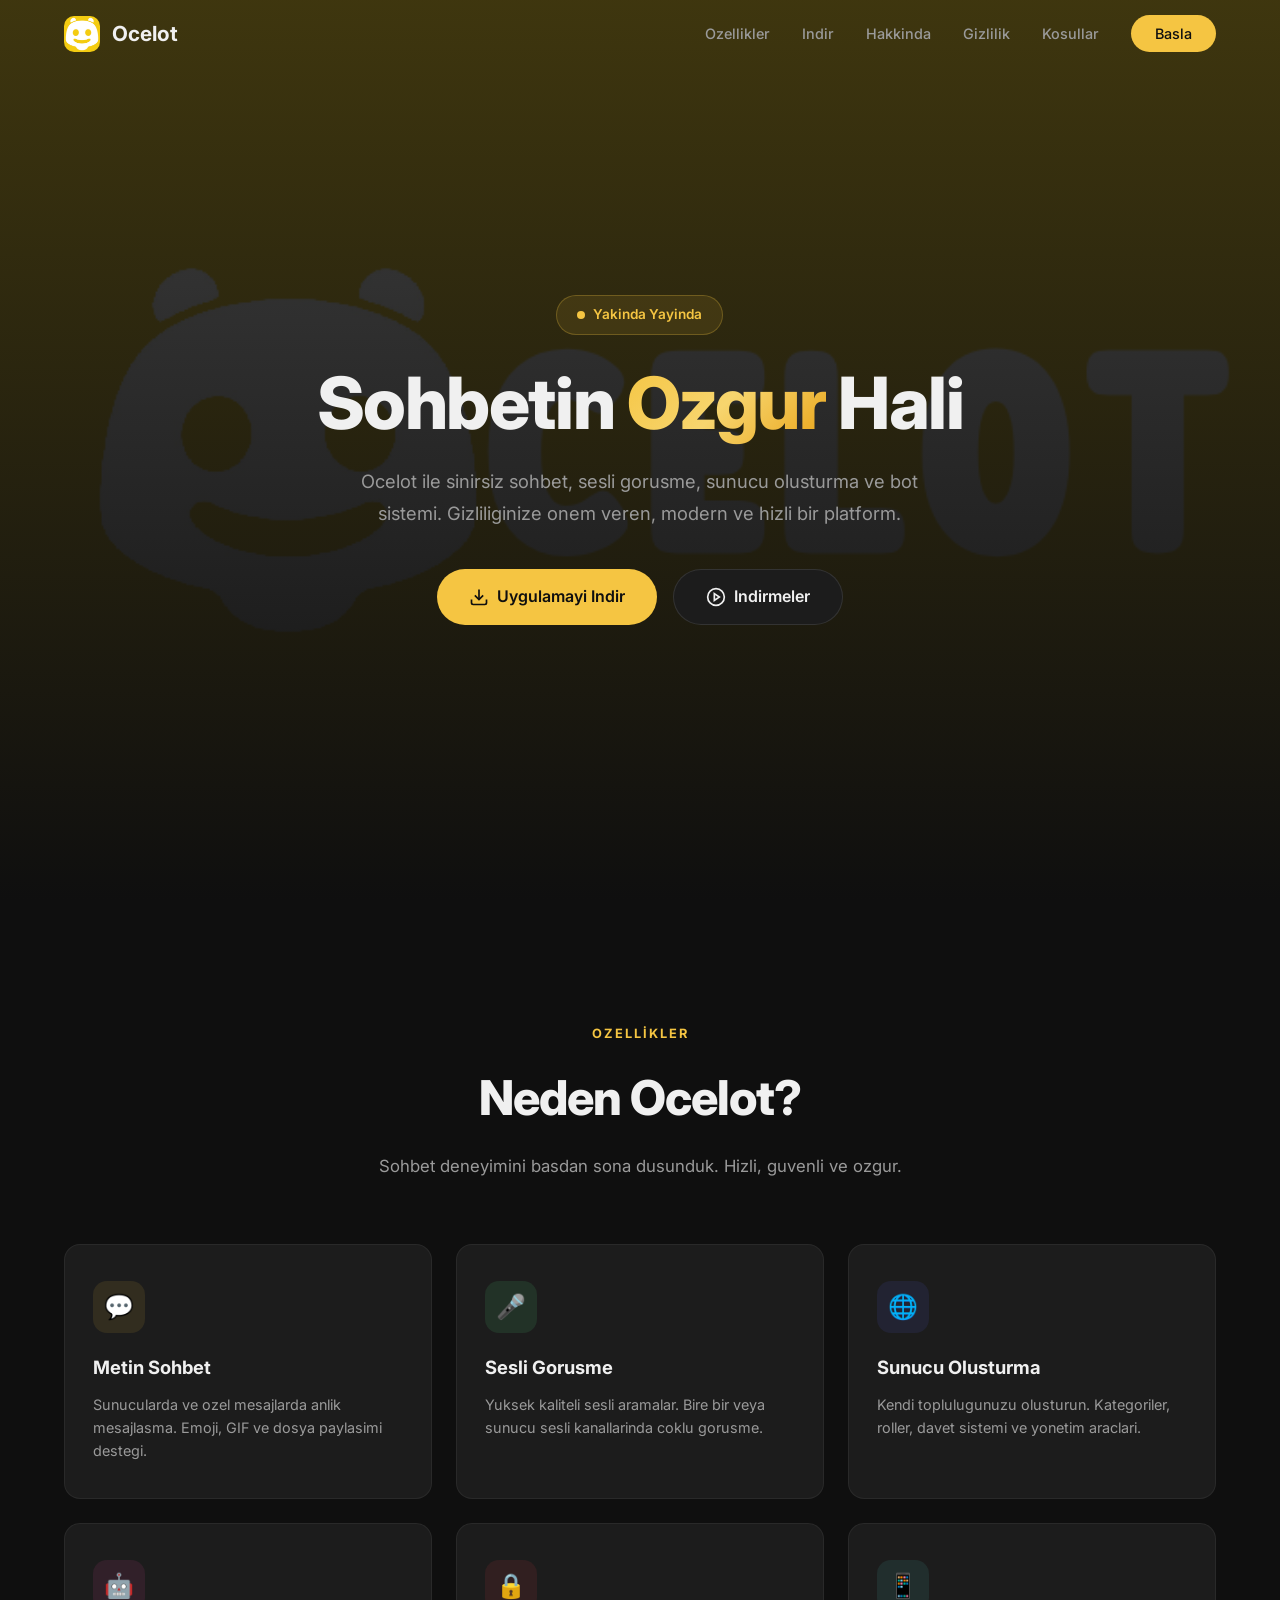
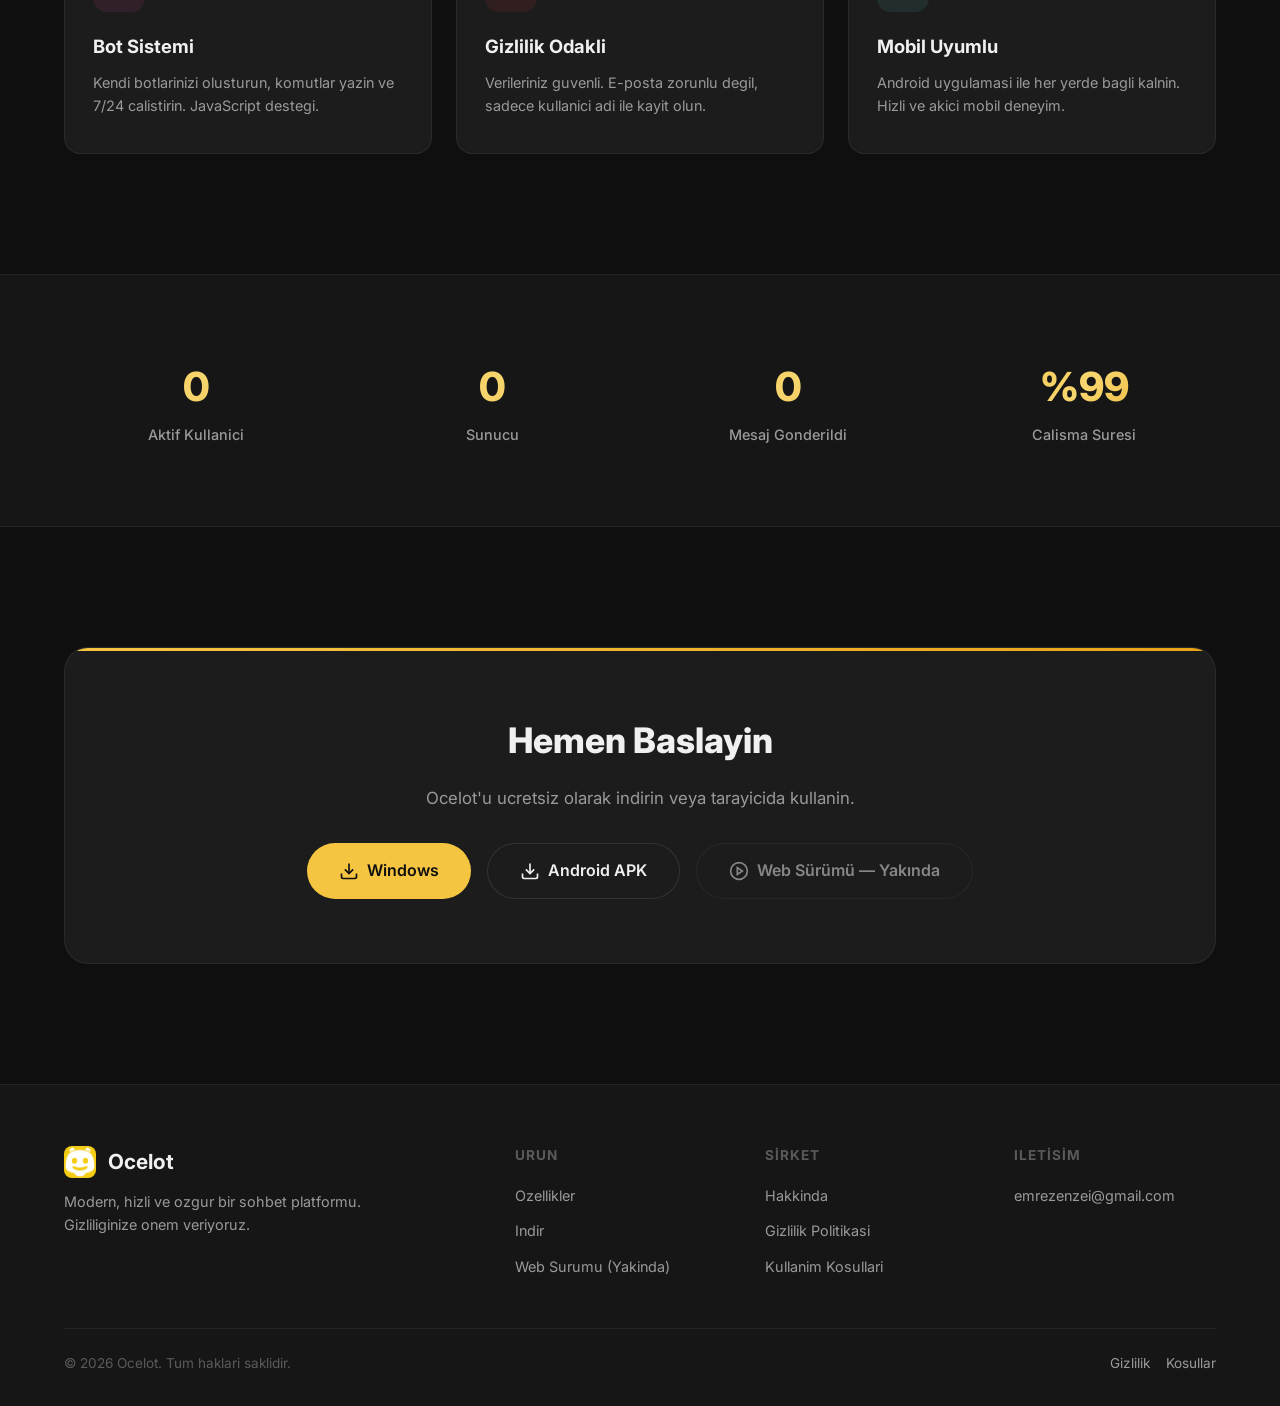
==== index.html @ be2efd6c "Update download links: Windows + Android APK + Web coming soon" ====
<!DOCTYPE html>
<html lang="tr">
<head>
  <meta charset="UTF-8">
  <meta name="viewport" content="width=device-width, initial-scale=1.0">
  <title>Ocelot - Modern Sohbet Platformu</title>
  <meta name="description" content="Ocelot, ozgurluge onem veren modern bir sohbet platformu. Sesli ve gorusme, sunucu olusturma, bot sistemi ve daha fazlasi.">
  <meta property="og:title" content="Ocelot - Modern Sohbet Platformu">
  <meta property="og:description" content="Ozgurluge onem veren modern sohbet platformu.">
  <meta property="og:image" content="img/banner.png">
  <meta name="theme-color" content="#0f0f0f">
  <link rel="icon" href="img/logo.jpg" type="image/jpeg">
  <link rel="stylesheet" href="css/style.css">
</head>
<body>

  <!-- Navbar -->
  <nav class="navbar" id="navbar">
    <div class="container">
      <a href="/" class="nav-brand">
        <img src="img/logo.jpg" alt="Ocelot">
        <span>Ocelot</span>
      </a>
      <ul class="nav-links" id="navLinks">
        <li><a href="#features">Ozellikler</a></li>
        <li><a href="#download">Indir</a></li>
        <li><a href="about.html">Hakkinda</a></li>
        <li><a href="privacy.html">Gizlilik</a></li>
        <li><a href="terms.html">Kosullar</a></li>
        <li><a href="https://app.ocelot.chat" class="nav-cta">Basla</a></li>
      </ul>
      <button class="mobile-menu-btn" id="menuBtn" aria-label="Menu">&#9776;</button>
    </div>
  </nav>

  <!-- Hero -->
  <section class="hero">
    <div class="hero-bg">
      <img src="img/banner.png" alt="Ocelot Banner">
    </div>
    <div class="hero-content fade-in">
      <div class="hero-badge">Yakinda Yayinda</div>
      <h1>Sohbetin <span class="gradient">Ozgur</span> Hali</h1>
      <p>Ocelot ile sinirsiz sohbet, sesli gorusme, sunucu olusturma ve bot sistemi. Gizliliginize onem veren, modern ve hizli bir platform.</p>
      <div class="hero-buttons">
        <a href="#download" class="btn btn-primary">
          <svg width="20" height="20" viewBox="0 0 24 24" fill="none" stroke="currentColor" stroke-width="2"><path d="M21 15v4a2 2 0 0 1-2 2H5a2 2 0 0 1-2-2v-4"/><polyline points="7 10 12 15 17 10"/><line x1="12" y1="15" x2="12" y2="3"/></svg>
          Uygulamayi Indir
        </a>
        <a href="#download" class="btn btn-secondary">
          <svg width="20" height="20" viewBox="0 0 24 24" fill="none" stroke="currentColor" stroke-width="2"><circle cx="12" cy="12" r="10"/><polygon points="10 8 16 12 10 16 10 8"/></svg>
          Indirmeler
        </a>
      </div>
    </div>
  </section>

  <!-- Features -->
  <section class="features" id="features">
    <div class="container">
      <div class="section-header fade-in">
        <span class="section-label">Ozellikler</span>
        <h2 class="section-title">Neden Ocelot?</h2>
        <p class="section-desc">Sohbet deneyimini basdan sona dusunduk. Hizli, guvenli ve ozgur.</p>
      </div>
      <div class="features-grid">
        <div class="feature-card fade-in">
          <div class="feature-icon" style="background:rgba(245,197,66,0.1); color:#f5c542;">&#128172;</div>
          <h3>Metin Sohbet</h3>
          <p>Sunucularda ve ozel mesajlarda anlik mesajlasma. Emoji, GIF ve dosya paylasimi destegi.</p>
        </div>
        <div class="feature-card fade-in">
          <div class="feature-icon" style="background:rgba(87,242,135,0.1); color:#57f287;">&#127908;</div>
          <h3>Sesli Gorusme</h3>
          <p>Yuksek kaliteli sesli aramalar. Bire bir veya sunucu sesli kanallarinda coklu gorusme.</p>
        </div>
        <div class="feature-card fade-in">
          <div class="feature-icon" style="background:rgba(88,101,242,0.1); color:#5865f2;">&#127760;</div>
          <h3>Sunucu Olusturma</h3>
          <p>Kendi toplulugunuzu olusturun. Kategoriler, roller, davet sistemi ve yonetim araclari.</p>
        </div>
        <div class="feature-card fade-in">
          <div class="feature-icon" style="background:rgba(235,69,158,0.1); color:#eb459e;">&#129302;</div>
          <h3>Bot Sistemi</h3>
          <p>Kendi botlarinizi olusturun, komutlar yazin ve 7/24 calistirin. JavaScript destegi.</p>
        </div>
        <div class="feature-card fade-in">
          <div class="feature-icon" style="background:rgba(237,66,69,0.1); color:#ed4245;">&#128274;</div>
          <h3>Gizlilik Odakli</h3>
          <p>Verileriniz guvenli. E-posta zorunlu degil, sadece kullanici adi ile kayit olun.</p>
        </div>
        <div class="feature-card fade-in">
          <div class="feature-icon" style="background:rgba(78,205,196,0.1); color:#4ecdc4;">&#128241;</div>
          <h3>Mobil Uyumlu</h3>
          <p>Android uygulamasi ile her yerde bagli kalnin. Hizli ve akici mobil deneyim.</p>
        </div>
      </div>
    </div>
  </section>

  <!-- Stats -->
  <section class="stats">
    <div class="container">
      <div class="stats-grid">
        <div class="stat-item fade-in">
          <h3>0</h3>
          <p>Aktif Kullanici</p>
        </div>
        <div class="stat-item fade-in">
          <h3>0</h3>
          <p>Sunucu</p>
        </div>
        <div class="stat-item fade-in">
          <h3>0</h3>
          <p>Mesaj Gonderildi</p>
        </div>
        <div class="stat-item fade-in">
          <h3>%99</h3>
          <p>Calisma Suresi</p>
        </div>
      </div>
    </div>
  </section>

  <!-- Download -->
  <section class="cta" id="download">
    <div class="container">
      <div class="cta-card fade-in">
        <h2>Hemen Baslayin</h2>
        <p>Ocelot'u ucretsiz olarak indirin veya tarayicida kullanin.</p>
        <div class="cta-buttons">
          <a href="https://github.com/Emre-iskin/ocelot-ui/releases/download/v1.0.1/Ocelot-Desktop-Setup.exe" class="btn btn-primary">
            <svg width="20" height="20" viewBox="0 0 24 24" fill="none" stroke="currentColor" stroke-width="2"><path d="M21 15v4a2 2 0 0 1-2 2H5a2 2 0 0 1-2-2v-4"/><polyline points="7 10 12 15 17 10"/><line x1="12" y1="15" x2="12" y2="3"/></svg>
            Windows
          </a>
          <a href="https://github.com/Emre-iskin/ocelot-ui/releases/download/v1.0.1/Ocelot.apk" class="btn btn-secondary">
            <svg width="20" height="20" viewBox="0 0 24 24" fill="none" stroke="currentColor" stroke-width="2"><path d="M21 15v4a2 2 0 0 1-2 2H5a2 2 0 0 1-2-2v-4"/><polyline points="7 10 12 15 17 10"/><line x1="12" y1="15" x2="12" y2="3"/></svg>
            Android APK
          </a>
          <a href="https://app.ocelot.chat" class="btn btn-secondary" style="opacity:0.5;cursor:not-allowed;pointer-events:none;">
            <svg width="20" height="20" viewBox="0 0 24 24" fill="none" stroke="currentColor" stroke-width="2"><circle cx="12" cy="12" r="10"/><polygon points="10 8 16 12 10 16 10 8"/></svg>
            Web Sürümü — Yakında
          </a>
        </div>
      </div>
    </div>
  </section>

  <!-- Footer -->
  <footer class="footer">
    <div class="container">
      <div class="footer-grid">
        <div class="footer-brand">
          <a href="/" class="nav-brand">
            <img src="img/logo.jpg" alt="Ocelot" style="width:32px;height:32px;border-radius:8px;">
            <span>Ocelot</span>
          </a>
          <p>Modern, hizli ve ozgur bir sohbet platformu. Gizliliginize onem veriyoruz.</p>
        </div>
        <div class="footer-col">
          <h4>Urun</h4>
          <ul>
            <li><a href="#features">Ozellikler</a></li>
            <li><a href="#download">Indir</a></li>
            <li><a href="#download">Web Surumu (Yakinda)</a></li>
          </ul>
        </div>
        <div class="footer-col">
          <h4>Sirket</h4>
          <ul>
            <li><a href="about.html">Hakkinda</a></li>
            <li><a href="privacy.html">Gizlilik Politikasi</a></li>
            <li><a href="terms.html">Kullanim Kosullari</a></li>
          </ul>
        </div>
        <div class="footer-col">
          <h4>Iletisim</h4>
          <ul>
            <li><a href="mailto:emrezenzei@gmail.com">emrezenzei@gmail.com</a></li>
          </ul>
        </div>
      </div>
      <div class="footer-bottom">
        <span>&copy; 2026 Ocelot. Tum haklari saklidir.</span>
        <div style="display:flex;gap:16px;">
          <a href="privacy.html" style="color:var(--text-secondary);">Gizlilik</a>
          <a href="terms.html" style="color:var(--text-secondary);">Kosullar</a>
        </div>
      </div>
    </div>
  </footer>

  <script src="js/main.js"></script>
</body>
</html>
---- css/style.css ----
@import url('https://fonts.googleapis.com/css2?family=Inter:wght@300;400;500;600;700;800;900&display=swap');

:root {
  --bg-primary: #0f0f0f;
  --bg-secondary: #161616;
  --bg-card: #1c1c1c;
  --bg-card-hover: #252525;
  --accent: #f5c542;
  --accent-light: #f7d56e;
  --accent-dark: #d4a82a;
  --text-primary: #f0f0f0;
  --text-secondary: #9a9a9a;
  --text-muted: #5a5a5a;
  --border: rgba(255,255,255,0.06);
  --border-light: rgba(255,255,255,0.1);
  --gradient-1: linear-gradient(135deg, #f5c542 0%, #e8a317 100%);
  --gradient-hero: linear-gradient(135deg, #f5c542 0%, #f7d56e 50%, #e8a317 100%);
  --shadow-lg: 0 25px 50px -12px rgba(0,0,0,0.5);
  --shadow-glow: 0 0 60px rgba(245,197,66,0.12);
  --radius: 16px;
  --radius-sm: 10px;
  --radius-lg: 24px;
  --max-width: 1200px;
}

*, *::before, *::after {
  margin: 0;
  padding: 0;
  box-sizing: border-box;
}

html {
  scroll-behavior: smooth;
  background: var(--bg-primary);
}

body {
  font-family: 'Inter', -apple-system, BlinkMacSystemFont, sans-serif;
  color: var(--text-primary);
  background: var(--bg-primary);
  line-height: 1.6;
  overflow-x: hidden;
  -webkit-font-smoothing: antialiased;
}

a { color: inherit; text-decoration: none; }
img { max-width: 100%; height: auto; }

.container {
  max-width: var(--max-width);
  margin: 0 auto;
  padding: 0 24px;
}

/* ===== NAVBAR ===== */
.navbar {
  position: fixed;
  top: 0; left: 0; right: 0;
  z-index: 1000;
  padding: 16px 0;
  transition: all 0.3s ease;
  background: transparent;
}

.navbar.scrolled {
  background: rgba(15, 15, 15, 0.9);
  backdrop-filter: blur(20px);
  border-bottom: 1px solid var(--border);
  padding: 12px 0;
}

.navbar .container {
  display: flex;
  align-items: center;
  justify-content: space-between;
}

.nav-brand {
  display: flex;
  align-items: center;
  gap: 12px;
  font-weight: 700;
  font-size: 1.3rem;
}

.nav-brand img {
  width: 36px;
  height: 36px;
  border-radius: 10px;
}

.nav-links {
  display: flex;
  align-items: center;
  gap: 32px;
  list-style: none;
}

.nav-links a {
  font-size: 0.9rem;
  font-weight: 500;
  color: var(--text-secondary);
  transition: color 0.2s;
}

.nav-links a:hover { color: var(--text-primary); }

.nav-cta {
  background: var(--accent);
  color: #0f0f0f !important;
  padding: 10px 24px;
  border-radius: 50px;
  font-weight: 700;
  transition: all 0.2s;
}

.nav-cta:hover {
  background: var(--accent-light);
  transform: translateY(-1px);
  box-shadow: 0 4px 20px rgba(245,197,66,0.4);
}

.mobile-menu-btn {
  display: none;
  background: none;
  border: none;
  color: var(--text-primary);
  font-size: 1.5rem;
  cursor: pointer;
  padding: 8px;
}

/* ===== HERO ===== */
.hero {
  min-height: 100vh;
  display: flex;
  align-items: center;
  justify-content: center;
  text-align: center;
  padding: 100px 24px 80px;
  position: relative;
  overflow: hidden;
}

.hero-bg {
  position: absolute;
  inset: 0;
  z-index: 0;
}

.hero-bg img {
  width: 100%;
  height: 100%;
  object-fit: cover;
  opacity: 0.35;
}

.hero-bg::after {
  content: '';
  position: absolute;
  inset: 0;
  background: linear-gradient(
    to bottom,
    rgba(15,15,15,0.4) 0%,
    rgba(15,15,15,0.7) 50%,
    rgba(15,15,15,1) 100%
  );
}

.hero-content {
  position: relative;
  z-index: 1;
  max-width: 800px;
}

.hero-badge {
  display: inline-flex;
  align-items: center;
  gap: 8px;
  background: rgba(245,197,66,0.1);
  border: 1px solid rgba(245,197,66,0.25);
  padding: 8px 20px;
  border-radius: 50px;
  font-size: 0.85rem;
  font-weight: 600;
  color: var(--accent);
  margin-bottom: 28px;
}

.hero-badge::before {
  content: '';
  width: 8px;
  height: 8px;
  background: var(--accent);
  border-radius: 50%;
  animation: blink 2s ease-in-out infinite;
}

@keyframes blink {
  0%, 100% { opacity: 1; }
  50% { opacity: 0.3; }
}

.hero h1 {
  font-size: clamp(2.5rem, 6vw, 4.5rem);
  font-weight: 800;
  line-height: 1.1;
  margin-bottom: 24px;
  letter-spacing: -0.02em;
}

.hero h1 .gradient {
  background: var(--gradient-hero);
  -webkit-background-clip: text;
  -webkit-text-fill-color: transparent;
  background-clip: text;
}

.hero p {
  font-size: 1.15rem;
  color: var(--text-secondary);
  max-width: 580px;
  margin: 0 auto 40px;
  line-height: 1.7;
}

.hero-buttons {
  display: flex;
  gap: 16px;
  justify-content: center;
  flex-wrap: wrap;
}

.btn {
  display: inline-flex;
  align-items: center;
  gap: 8px;
  padding: 14px 32px;
  border-radius: 50px;
  font-size: 1rem;
  font-weight: 600;
  cursor: pointer;
  transition: all 0.2s;
  border: none;
  font-family: inherit;
}

.btn-primary {
  background: var(--accent);
  color: #0f0f0f;
}

.btn-primary:hover {
  background: var(--accent-light);
  transform: translateY(-2px);
  box-shadow: 0 8px 30px rgba(245,197,66,0.4);
}

.btn-secondary {
  background: var(--bg-card);
  color: var(--text-primary);
  border: 1px solid var(--border-light);
}

.btn-secondary:hover {
  background: var(--bg-card-hover);
  border-color: var(--accent);
  transform: translateY(-2px);
}

/* ===== FEATURES ===== */
.features {
  padding: 120px 0;
}

.section-header {
  text-align: center;
  margin-bottom: 64px;
}

.section-label {
  display: inline-block;
  font-size: 0.8rem;
  font-weight: 700;
  text-transform: uppercase;
  letter-spacing: 2px;
  color: var(--accent);
  margin-bottom: 16px;
}

.section-title {
  font-size: clamp(2rem, 4vw, 3rem);
  font-weight: 800;
  margin-bottom: 16px;
  letter-spacing: -0.02em;
}

.section-desc {
  font-size: 1.05rem;
  color: var(--text-secondary);
  max-width: 560px;
  margin: 0 auto;
}

.features-grid {
  display: grid;
  grid-template-columns: repeat(3, 1fr);
  gap: 24px;
}

.feature-card {
  background: var(--bg-card);
  border: 1px solid var(--border);
  border-radius: var(--radius);
  padding: 36px 28px;
  transition: all 0.3s ease;
  position: relative;
  overflow: hidden;
}

.feature-card::before {
  content: '';
  position: absolute;
  top: 0; left: 0; right: 0;
  height: 3px;
  background: var(--gradient-1);
  opacity: 0;
  transition: opacity 0.3s;
}

.feature-card:hover {
  border-color: rgba(245,197,66,0.25);
  transform: translateY(-4px);
  box-shadow: var(--shadow-glow);
}

.feature-card:hover::before { opacity: 1; }

.feature-icon {
  width: 52px;
  height: 52px;
  border-radius: 14px;
  display: flex;
  align-items: center;
  justify-content: center;
  font-size: 1.5rem;
  margin-bottom: 20px;
}

.feature-card h3 {
  font-size: 1.15rem;
  font-weight: 700;
  margin-bottom: 10px;
}

.feature-card p {
  font-size: 0.9rem;
  color: var(--text-secondary);
  line-height: 1.6;
}

/* ===== STATS ===== */
.stats {
  padding: 80px 0;
  background: var(--bg-secondary);
  border-top: 1px solid var(--border);
  border-bottom: 1px solid var(--border);
}

.stats-grid {
  display: grid;
  grid-template-columns: repeat(4, 1fr);
  gap: 32px;
  text-align: center;
}

.stat-item h3 {
  font-size: 2.5rem;
  font-weight: 800;
  background: var(--gradient-hero);
  -webkit-background-clip: text;
  -webkit-text-fill-color: transparent;
  background-clip: text;
  margin-bottom: 4px;
}

.stat-item p {
  font-size: 0.9rem;
  color: var(--text-secondary);
  font-weight: 500;
}

/* ===== CTA ===== */
.cta {
  padding: 120px 0;
}

.cta-card {
  background: var(--bg-card);
  border: 1px solid var(--border);
  border-radius: var(--radius-lg);
  padding: 64px 48px;
  position: relative;
  overflow: hidden;
  text-align: center;
}

.cta-card::before {
  content: '';
  position: absolute;
  top: 0; left: 0; right: 0;
  height: 3px;
  background: var(--gradient-1);
}

.cta-card h2 {
  font-size: 2.2rem;
  font-weight: 800;
  margin-bottom: 16px;
}

.cta-card p {
  color: var(--text-secondary);
  margin-bottom: 32px;
  font-size: 1.05rem;
}

.cta-buttons {
  display: flex;
  gap: 16px;
  justify-content: center;
  flex-wrap: wrap;
}

/* ===== FOOTER ===== */
.footer {
  background: var(--bg-secondary);
  border-top: 1px solid var(--border);
  padding: 60px 0 32px;
}

.footer-grid {
  display: grid;
  grid-template-columns: 2fr 1fr 1fr 1fr;
  gap: 48px;
  margin-bottom: 48px;
}

.footer-brand p {
  color: var(--text-secondary);
  font-size: 0.9rem;
  margin-top: 12px;
  max-width: 300px;
}

.footer-col h4 {
  font-size: 0.85rem;
  font-weight: 700;
  text-transform: uppercase;
  letter-spacing: 1px;
  color: var(--text-muted);
  margin-bottom: 16px;
}

.footer-col ul {
  list-style: none;
  display: flex;
  flex-direction: column;
  gap: 10px;
}

.footer-col a {
  font-size: 0.9rem;
  color: var(--text-secondary);
  transition: color 0.2s;
}

.footer-col a:hover { color: var(--accent); }

.footer-bottom {
  border-top: 1px solid var(--border);
  padding-top: 24px;
  display: flex;
  align-items: center;
  justify-content: space-between;
  font-size: 0.85rem;
  color: var(--text-muted);
}

/* ===== LEGAL PAGES ===== */
.legal-page {
  padding: 140px 0 80px;
  min-height: 100vh;
}

.legal-page h1 {
  font-size: 2.5rem;
  font-weight: 800;
  margin-bottom: 8px;
}

.legal-page .last-updated {
  color: var(--text-muted);
  font-size: 0.9rem;
  margin-bottom: 48px;
}

.legal-content {
  max-width: 800px;
}

.legal-content h2 {
  font-size: 1.4rem;
  font-weight: 700;
  margin: 32px 0 12px;
  color: var(--text-primary);
}

.legal-content p {
  color: var(--text-secondary);
  line-height: 1.8;
  margin-bottom: 16px;
}

.legal-content ul {
  color: var(--text-secondary);
  margin: 0 0 16px 24px;
  line-height: 1.8;
}

.legal-content a {
  color: var(--accent);
  text-decoration: underline;
  text-decoration-color: rgba(245,197,66,0.3);
  text-underline-offset: 3px;
  transition: text-decoration-color 0.2s;
}

.legal-content a:hover { text-decoration-color: var(--accent); }

.back-link {
  display: inline-flex;
  align-items: center;
  gap: 6px;
  color: var(--accent);
  font-size: 0.9rem;
  font-weight: 500;
  margin-bottom: 32px;
  transition: gap 0.2s;
}

.back-link:hover { gap: 10px; }

/* ===== ANIMATIONS ===== */
.fade-in {
  opacity: 0;
  transform: translateY(30px);
  transition: all 0.6s ease;
}

.fade-in.visible {
  opacity: 1;
  transform: translateY(0);
}

/* ===== RESPONSIVE ===== */
@media (max-width: 768px) {
  .nav-links {
    display: none;
    position: absolute;
    top: 100%;
    left: 0; right: 0;
    background: rgba(15, 15, 15, 0.98);
    backdrop-filter: blur(20px);
    flex-direction: column;
    padding: 24px;
    gap: 16px;
    border-bottom: 1px solid var(--border);
  }

  .nav-links.active { display: flex; }
  .mobile-menu-btn { display: block; }
  .features-grid { grid-template-columns: 1fr; gap: 16px; }
  .stats-grid { grid-template-columns: repeat(2, 1fr); gap: 24px; }
  .footer-grid { grid-template-columns: 1fr 1fr; gap: 32px; }
  .cta-card { padding: 40px 24px; }
  .hero h1 { font-size: 2.2rem; }
  .hero-buttons { flex-direction: column; align-items: center; }
  .footer-bottom { flex-direction: column; gap: 16px; text-align: center; }
}

@media (max-width: 480px) {
  .footer-grid { grid-template-columns: 1fr; }
}
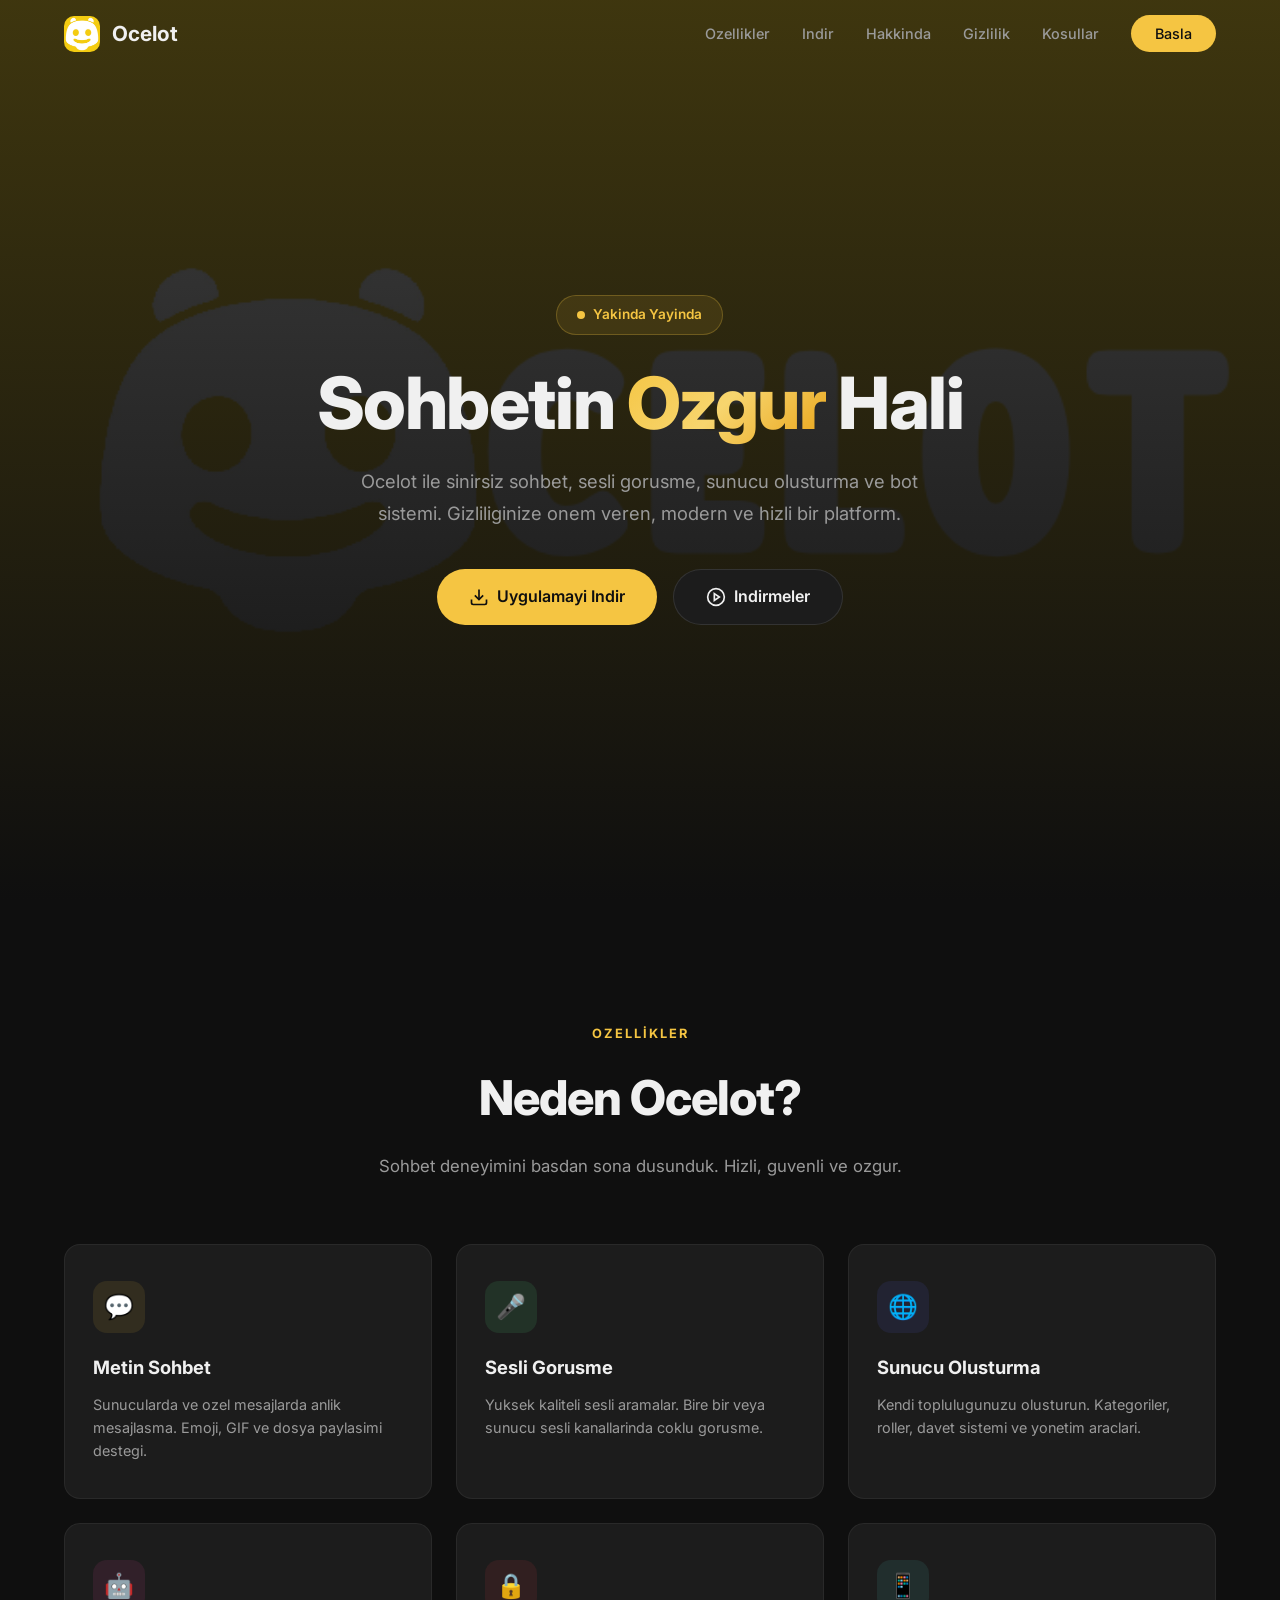
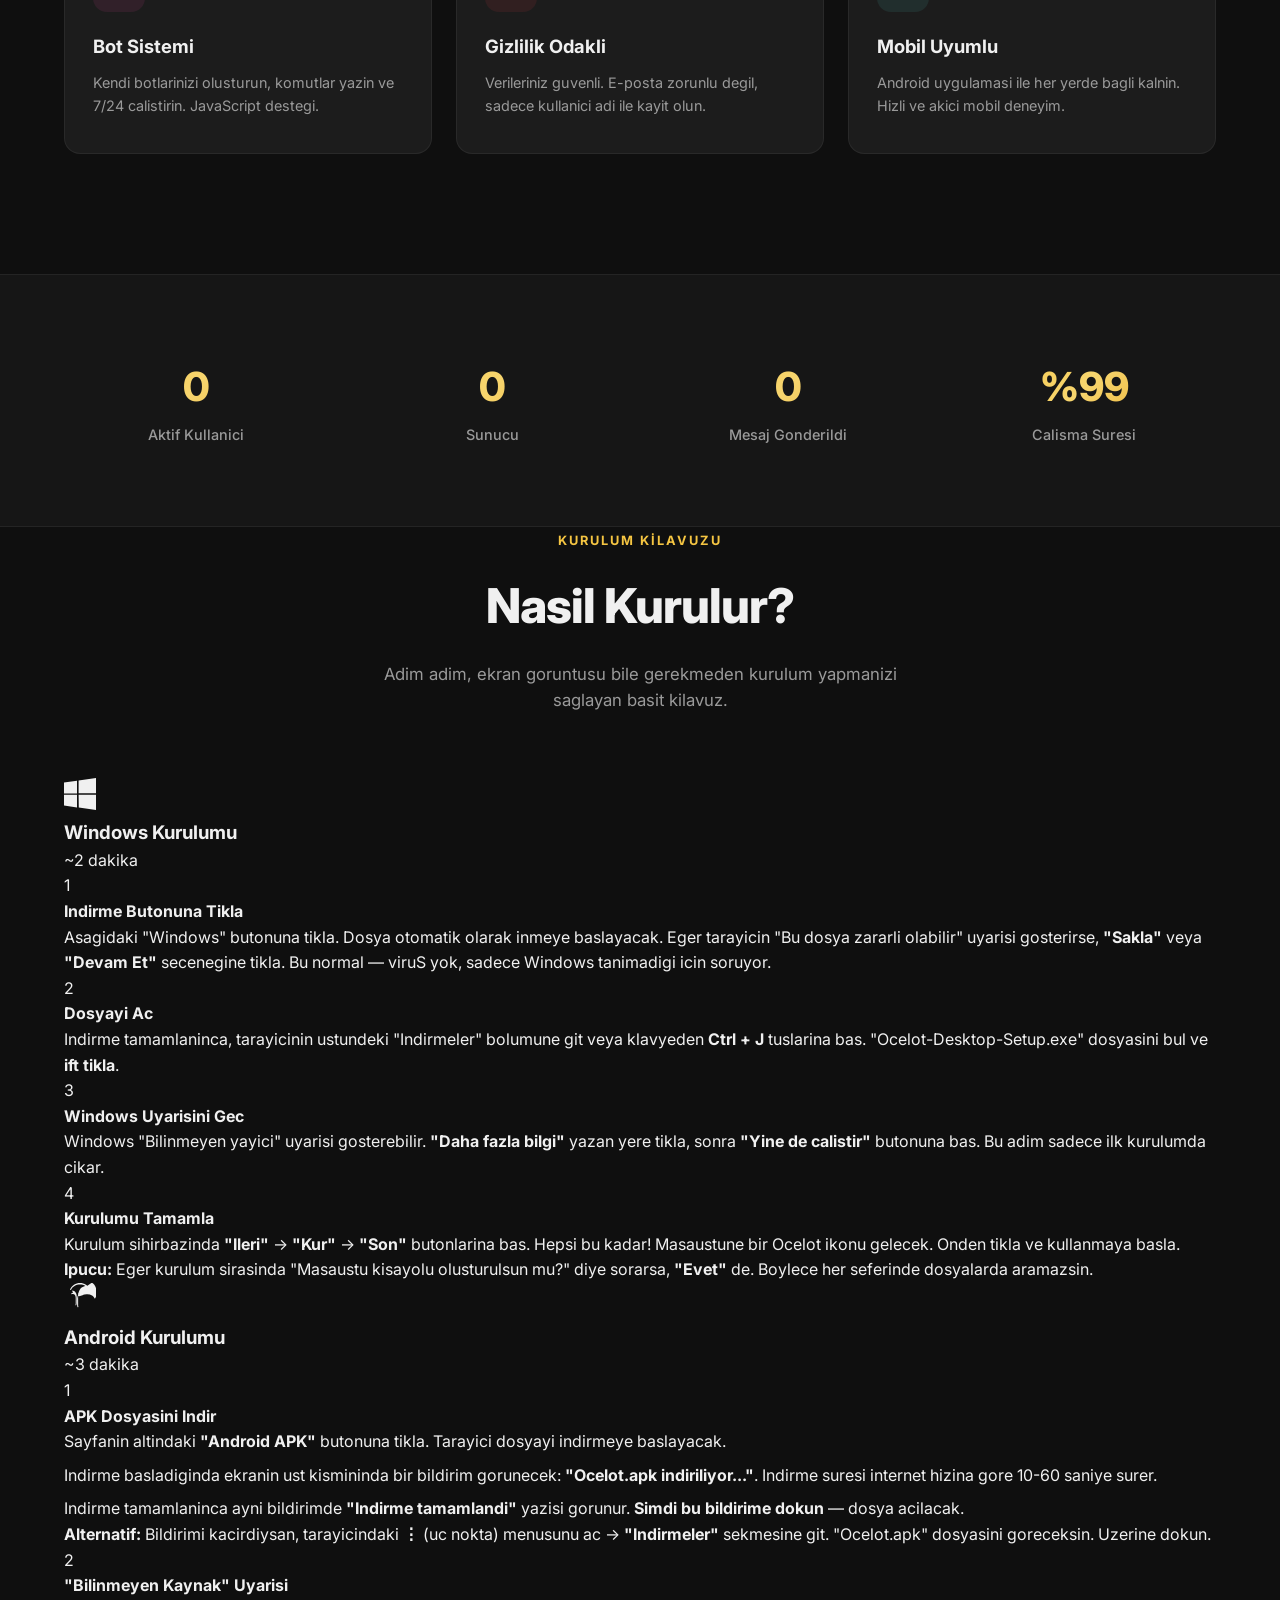
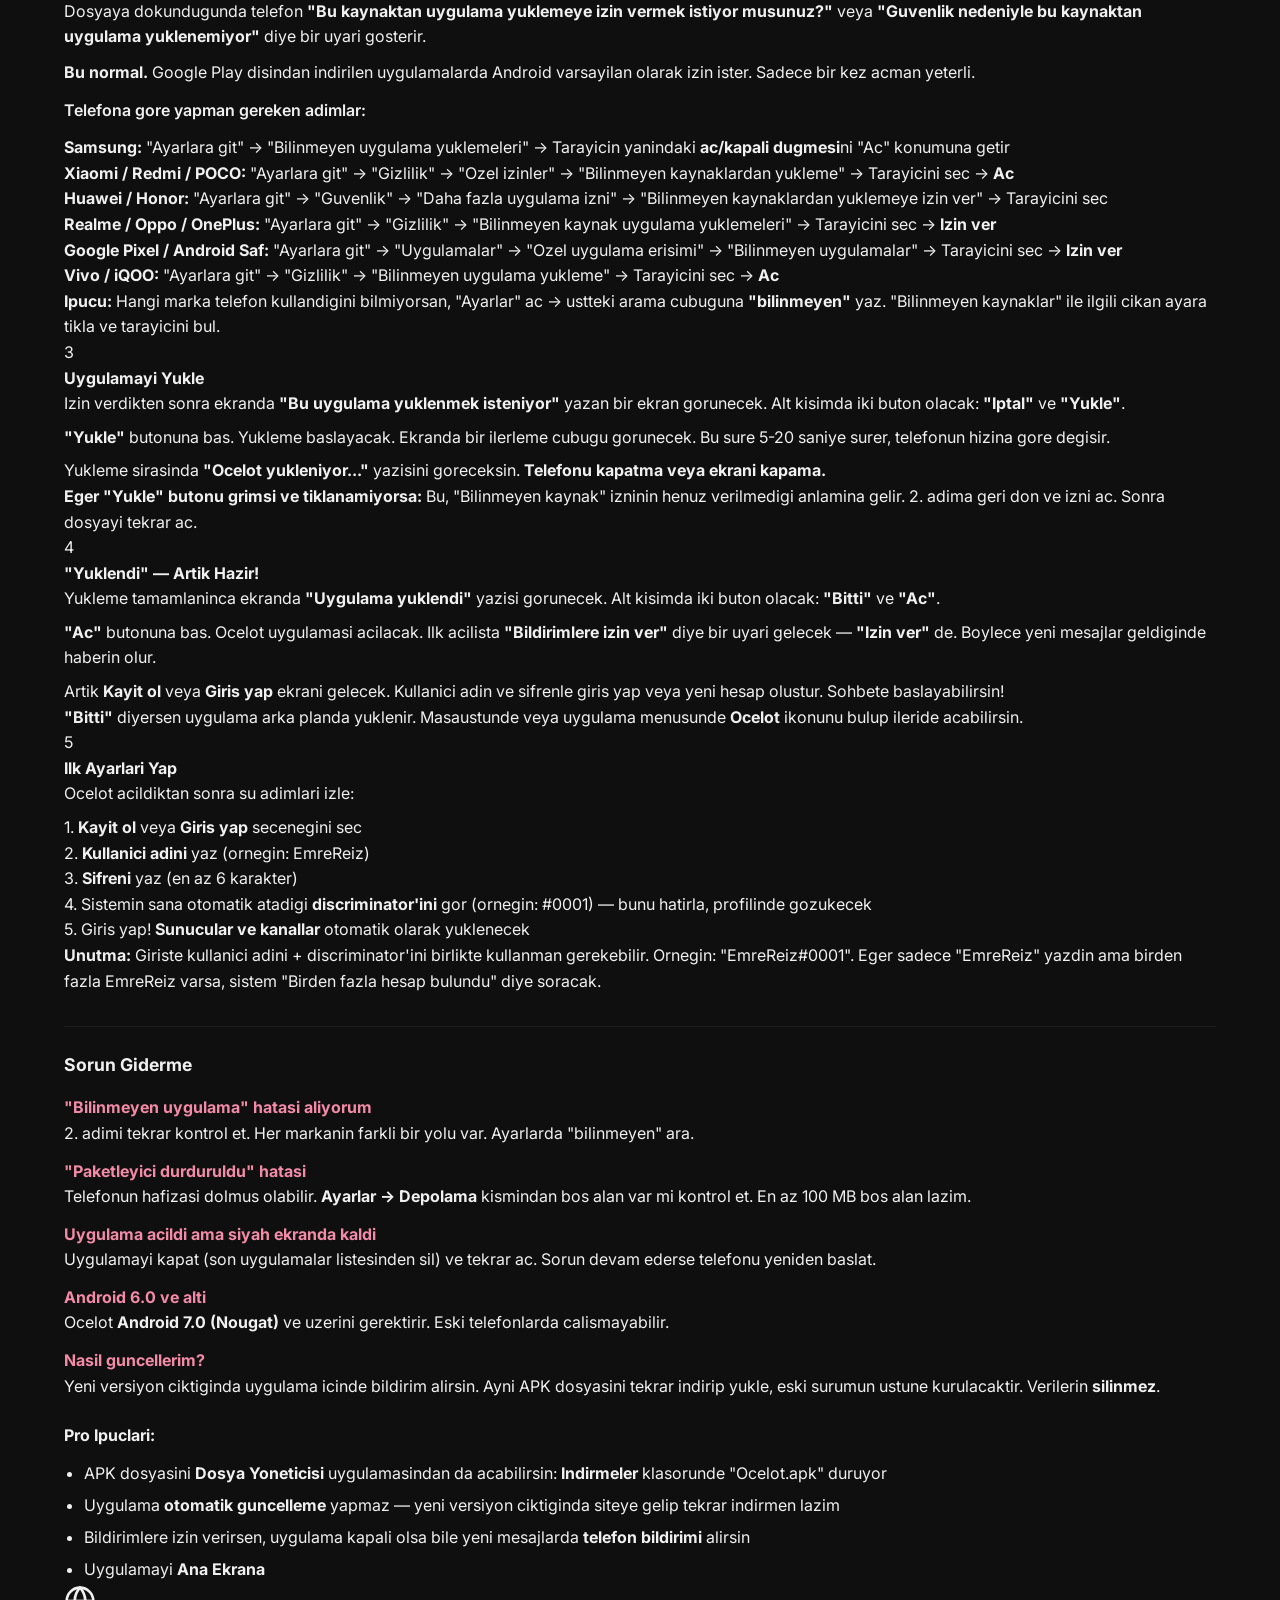
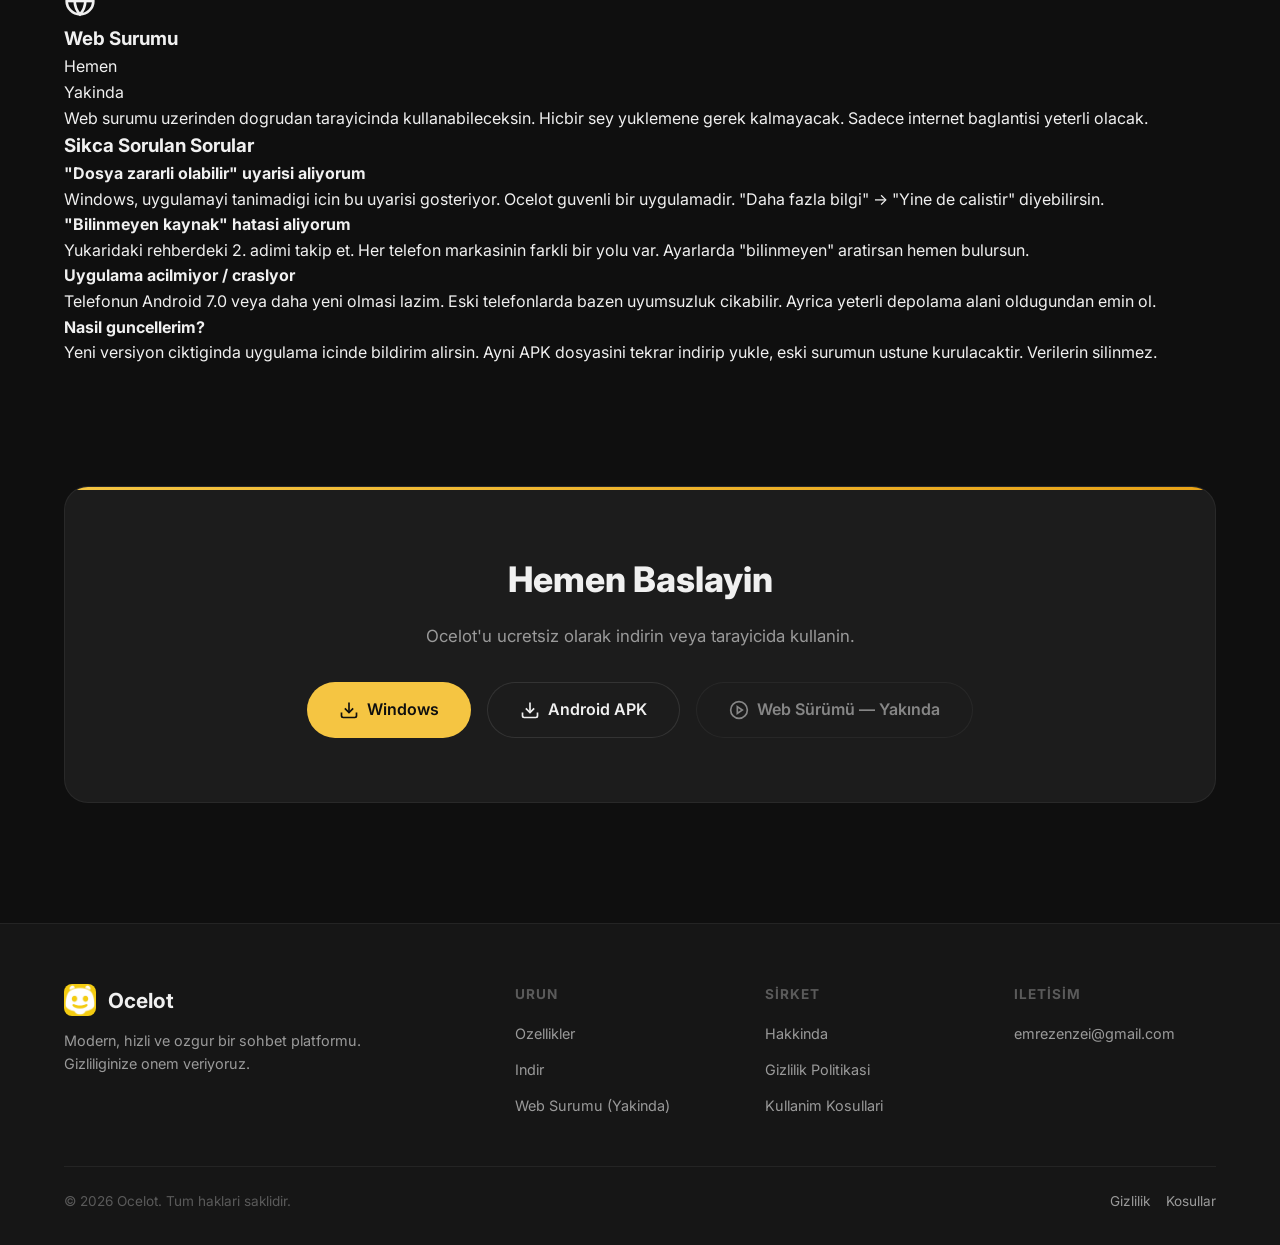
==== commit b889bb61: "Extremely detailed Android installation guide with brand-specific paths, troubleshooting, and pro ti" ====
--- a/index.html
+++ b/index.html
@@ -2,7 +2,7 @@
 <html lang="tr">
 <head>
   <meta charset="UTF-8">
-  <meta name="viewport" content="width=device-width, initial-scale=1.0">
+  <meta name="viewport" content="width=device-width, initial-scale=1.0, maximum-scale=1.0, user-scalable=no">
   <title>Ocelot - Modern Sohbet Platformu</title>
   <meta name="description" content="Ocelot, ozgurluge onem veren modern bir sohbet platformu. Sesli ve gorusme, sunucu olusturma, bot sistemi ve daha fazlasi.">
   <meta property="og:title" content="Ocelot - Modern Sohbet Platformu">
@@ -117,6 +117,262 @@
         <div class="stat-item fade-in">
           <h3>%99</h3>
           <p>Calisma Suresi</p>
+        </div>
+      </div>
+    </div>
+  </section>
+
+  <!-- Kurulum Kilavuzu -->
+  <section class="install-guide" id="kurulum">
+    <div class="container">
+      <div class="section-header fade-in">
+        <span class="section-label">Kurulum Kilavuzu</span>
+        <h2 class="section-title">Nasil Kurulur?</h2>
+        <p class="section-desc">Adim adim, ekran goruntusu bile gerekmeden kurulum yapmanizi saglayan basit kilavuz.</p>
+      </div>
+
+      <!-- Windows -->
+      <div class="install-card fade-in">
+        <div class="install-header">
+          <div class="install-platform">
+            <svg width="32" height="32" viewBox="0 0 24 24" fill="currentColor"><path d="M0 3.449L9.75 2.1v9.451H0m10.949-9.602L24 0v11.4H10.949M0 12.6h9.75v9.451L0 20.699M10.949 12.6H24V24l-12.9-1.801"/></svg>
+            <h3>Windows Kurulumu</h3>
+          </div>
+          <span class="install-time">~2 dakika</span>
+        </div>
+        <div class="install-steps">
+          <div class="install-step">
+            <div class="step-number">1</div>
+            <div class="step-content">
+              <h4>Indirme Butonuna Tikla</h4>
+              <p>Asagidaki "Windows" butonuna tikla. Dosya otomatik olarak inmeye baslayacak. Eger tarayicin "Bu dosya zararli olabilir" uyarisi gosterirse, <strong>"Sakla"</strong> veya <strong>"Devam Et"</strong> secenegine tikla. Bu normal — viruS yok, sadece Windows tanimadigi icin soruyor.</p>
+            </div>
+          </div>
+          <div class="install-step">
+            <div class="step-number">2</div>
+            <div class="step-content">
+              <h4>Dosyayi Ac</h4>
+              <p>Indirme tamamlaninca, tarayicinin ustundeki "Indirmeler" bolumune git veya klavyeden <strong>Ctrl + J</strong> tuslarina bas. "Ocelot-Desktop-Setup.exe" dosyasini bul ve <strong>ift tikla</strong>.</p>
+            </div>
+          </div>
+          <div class="install-step">
+            <div class="step-number">3</div>
+            <div class="step-content">
+              <h4>Windows Uyarisini Gec</h4>
+              <p>Windows "Bilinmeyen yayici" uyarisi gosterebilir. <strong>"Daha fazla bilgi"</strong> yazan yere tikla, sonra <strong>"Yine de calistir"</strong> butonuna bas. Bu adim sadece ilk kurulumda cikar.</p>
+            </div>
+          </div>
+          <div class="install-step">
+            <div class="step-number">4</div>
+            <div class="step-content">
+              <h4>Kurulumu Tamamla</h4>
+              <p>Kurulum sihirbazinda <strong>"Ileri"</strong> -> <strong>"Kur"</strong> -> <strong>"Son"</strong> butonlarina bas. Hepsi bu kadar! Masaustune bir Ocelot ikonu gelecek. Onden tikla ve kullanmaya basla.</p>
+            </div>
+          </div>
+        </div>
+        <div class="install-tip">
+          <strong>Ipucu:</strong> Eger kurulum sirasinda "Masaustu kisayolu olusturulsun mu?" diye sorarsa, <strong>"Evet"</strong> de. Boylece her seferinde dosyalarda aramazsin.
+        </div>
+      </div>
+
+      <!-- Android -->
+      <div class="install-card fade-in">
+        <div class="install-header">
+          <div class="install-platform">
+            <svg width="32" height="32" viewBox="0 0 24 24" fill="currentColor"><path d="M17.523 2.094a.336.336 0 0 0-.06-.007h-.005c-.157.007-.838.048-1.62.203a8.397 8.397 0 0 0-.965.266c-.532.178-1.1.442-1.593.814-.998.755-1.766 1.96-2.285 3.541-.262.796-.43 1.666-.503 2.574a.34.34 0 0 0 .078.27.337.337 0 0 0 .264.122h.035c.12-.003.568-.048 1.183-.14a9.084 9.084 0 0 0 1.176-.27 6.23 6.23 0 0 0 .623-.2 6.84 6.84 0 0 1 1.51-.577 7.38 7.38 0 0 1 1.547-.217c.22-.008.437-.012.653-.012a7.27 7.27 0 0 1 3.464.948c.39.242.76.544 1.097.92.19.21.36.439.503.683.075.128.145.263.208.402a.333.333 0 0 0 .293.175.338.338 0 0 0 .265-.14c.372-.498.645-1.117.82-1.833.178-.723.256-1.542.256-2.427 0-1.348-.286-2.903-.87-4.344-.446-1.093-1.125-1.987-1.971-2.618a5.44 5.44 0 0 0-.664-.433.329.329 0 0 0-.085-.037z"/><path d="M12 0C8.69 0 5.84 1.92 4.62 4.75a.36.36 0 0 0 .33.51h.01a.36.36 0 0 0 .31-.18C6.37 2.57 8.99 1.05 12 1.05s5.63 1.52 6.73 3.98a.36.36 0 0 0 .31.18h.01a.36.36 0 0 0 .33-.51C18.16 1.92 15.31 0 12 0zM6.7 7.56c-.5 0-1.07.12-1.07.12a.36.36 0 0 0 .22.68s.48-.12.85-.12c.67 0 1.08.3 1.3.58a3.68 3.68 0 0 1 .65 1.33c.07.34.12.72.12 1.13v4.05c0 .33-.07.63-.18.89a.36.36 0 0 0 .31.54h.02a.36.36 0 0 0 .32-.2c.19-.42.3-1 .3-1.67V9.9c0-.54-.07-1.04-.2-1.47a4.57 4.57 0 0 0-.77-1.55c-.56-.74-1.35-1.32-2.5-1.32zm6.6 0c-1.15 0-1.94.58-2.5 1.32a4.57 4.57 0 0 0-.77 1.55c-.13.43-.2.93-.2 1.47v4.42c0 .67.11 1.25.3 1.67a.36.36 0 0 0 .32.2h.02a.36.36 0 0 0 .31-.54c-.11-.26-.18-.56-.18-.89V9.58c0-.41.05-.79.12-1.13a3.68 3.68 0 0 1 .65-1.33c.22-.28.63-.58 1.3-.58.37 0 .85.12.85.12a.36.36 0 0 0 .22-.68s-.57-.12-1.07-.12z"/></svg>
+            <h3>Android Kurulumu</h3>
+          </div>
+          <span class="install-time">~3 dakika</span>
+        </div>
+        <div class="install-steps">
+          <!-- Adim 1: Indir -->
+          <div class="install-step">
+            <div class="step-number">1</div>
+            <div class="step-content">
+              <h4>APK Dosyasini Indir</h4>
+              <p>Sayfanin altindaki <strong>"Android APK"</strong> butonuna tikla. Tarayici dosyayi indirmeye baslayacak.</p>
+              <p style="margin-top:8px;">Indirme basladiginda ekranin ust kismininda bir bildirim gorunecek: <strong>"Ocelot.apk indiriliyor..."</strong>. Indirme suresi internet hizina gore 10-60 saniye surer.</p>
+              <p style="margin-top:8px;">Indirme tamamlaninca ayni bildirimde <strong>"Indirme tamamlandi"</strong> yazisi gorunur. <strong>Simdi bu bildirime dokun</strong> — dosya acilacak.</p>
+              <div class="install-tip">
+                <strong>Alternatif:</strong> Bildirimi kacirdiysan, tarayicindaki <strong>⋮</strong> (uc nokta) menusunu ac → <strong>"Indirmeler"</strong> sekmesine git. "Ocelot.apk" dosyasini goreceksin. Uzerine dokun.
+              </div>
+            </div>
+          </div>
+
+          <!-- Adim 2: Bilinmeyen kaynak -->
+          <div class="install-step">
+            <div class="step-number">2</div>
+            <div class="step-content">
+              <h4>"Bilinmeyen Kaynak" Uyarisi</h4>
+              <p>Dosyaya dokundugunda telefon <strong>"Bu kaynaktan uygulama yuklemeye izin vermek istiyor musunuz?"</strong> veya <strong>"Guvenlik nedeniyle bu kaynaktan uygulama yuklenemiyor"</strong> diye bir uyari gosterir.</p>
+              <p style="margin-top:10px;"><strong>Bu normal.</strong> Google Play disindan indirilen uygulamalarda Android varsayilan olarak izin ister. Sadece bir kez acman yeterli.</p>
+
+              <p style="margin-top:12px;font-weight:600;color:var(--text-primary);">Telefona gore yapman gereken adimlar:</p>
+
+              <!-- Samsung -->
+              <div class="step-phone-path" style="margin-top:12px;">
+                <strong>Samsung:</strong> "Ayarlara git" → "Bilinmeyen uygulama yuklemeleri" → Tarayicin yanindaki <strong>ac/kapali dugmesi</strong>ni "Ac" konumuna getir
+              </div>
+              <!-- Xiaomi -->
+              <div class="step-phone-path">
+                <strong>Xiaomi / Redmi / POCO:</strong> "Ayarlara git" → "Gizlilik" → "Ozel izinler" → "Bilinmeyen kaynaklardan yukleme" → Tarayicini sec → <strong>Ac</strong>
+              </div>
+              <!-- Huawei -->
+              <div class="step-phone-path">
+                <strong>Huawei / Honor:</strong> "Ayarlara git" → "Guvenlik" → "Daha fazla uygulama izni" → "Bilinmeyen kaynaklardan yuklemeye izin ver" → Tarayicini sec
+              </div>
+              <!-- Realme / Oppo / OnePlus -->
+              <div class="step-phone-path">
+                <strong>Realme / Oppo / OnePlus:</strong> "Ayarlara git" → "Gizlilik" → "Bilinmeyen kaynak uygulama yuklemeleri" → Tarayicini sec → <strong>Izin ver</strong>
+              </div>
+              <!-- Google Pixel / Android saf -->
+              <div class="step-phone-path">
+                <strong>Google Pixel / Android Saf:</strong> "Ayarlara git" → "Uygulamalar" → "Ozel uygulama erisimi" → "Bilinmeyen uygulamalar" → Tarayicini sec → <strong>Izin ver</strong>
+              </div>
+              <!-- Vivo -->
+              <div class="step-phone-path">
+                <strong>Vivo / iQOO:</strong> "Ayarlara git" → "Gizlilik" → "Bilinmeyen uygulama yukleme" → Tarayicini sec → <strong>Ac</strong>
+              </div>
+
+              <div class="install-tip">
+                <strong>Ipucu:</strong> Hangi marka telefon kullandigini bilmiyorsan, "Ayarlar" ac → ustteki arama cubuguna <strong>"bilinmeyen"</strong> yaz. "Bilinmeyen kaynaklar" ile ilgili cikan ayara tikla ve tarayicini bul.
+              </div>
+            </div>
+          </div>
+
+          <!-- Adim 3: Yukle -->
+          <div class="install-step">
+            <div class="step-number">3</div>
+            <div class="step-content">
+              <h4>Uygulamayi Yukle</h4>
+              <p>Izin verdikten sonra ekranda <strong>"Bu uygulama yuklenmek isteniyor"</strong> yazan bir ekran gorunecek. Alt kisimda iki buton olacak: <strong>"Iptal"</strong> ve <strong>"Yukle"</strong>.</p>
+              <p style="margin-top:8px;"><strong>"Yukle"</strong> butonuna bas. Yukleme baslayacak. Ekranda bir ilerleme cubugu gorunecek. Bu sure 5-20 saniye surer, telefonun hizina gore degisir.</p>
+              <p style="margin-top:8px;">Yukleme sirasinda <strong>"Ocelot yukleniyor..."</strong> yazisini goreceksin. <strong>Telefonu kapatma veya ekrani kapama.</strong></p>
+              <div class="install-tip">
+                <strong>Eger "Yukle" butonu grimsi ve tiklanamiyorsa:</strong> Bu, "Bilinmeyen kaynak" izninin henuz verilmedigi anlamina gelir. 2. adima geri don ve izni ac. Sonra dosyayi tekrar ac.
+              </div>
+            </div>
+          </div>
+
+          <!-- Adim 4: Tamamlandi -->
+          <div class="install-step">
+            <div class="step-number">4</div>
+            <div class="step-content">
+              <h4>"Yuklendi" — Artik Hazir!</h4>
+              <p>Yukleme tamamlaninca ekranda <strong>"Uygulama yuklendi"</strong> yazisi gorunecek. Alt kisimda iki buton olacak: <strong>"Bitti"</strong> ve <strong>"Ac"</strong>.</p>
+              <p style="margin-top:8px;"><strong>"Ac"</strong> butonuna bas. Ocelot uygulamasi acilacak. Ilk acilista <strong>"Bildirimlere izin ver"</strong> diye bir uyari gelecek — <strong>"Izin ver"</strong> de. Boylece yeni mesajlar geldiginde haberin olur.</p>
+              <p style="margin-top:8px;">Artik <strong>Kayit ol</strong> veya <strong>Giris yap</strong> ekrani gelecek. Kullanici adin ve sifrenle giris yap veya yeni hesap olustur. Sohbete baslayabilirsin!</p>
+              <div class="install-tip">
+                <strong>"Bitti"</strong> diyersen uygulama arka planda yuklenir. Masaustunde veya uygulama menusunde <strong>Ocelot</strong> ikonunu bulup ileride acabilirsin.
+              </div>
+            </div>
+          </div>
+
+          <!-- Adim 5: Ilk ayarlar -->
+          <div class="install-step">
+            <div class="step-number">5</div>
+            <div class="step-content">
+              <h4>Ilk Ayarlari Yap</h4>
+              <p>Ocelot acildiktan sonra su adimlari izle:</p>
+              <p style="margin-top:8px;">1. <strong>Kayit ol</strong> veya <strong>Giris yap</strong> secenegini sec</p>
+              <p>2. <strong>Kullanici adini</strong> yaz (ornegin: EmreReiz)</p>
+              <p>3. <strong>Sifreni</strong> yaz (en az 6 karakter)</p>
+              <p>4. Sistemin sana otomatik atadigi <strong>discriminator'ini</strong> gor (ornegin: #0001) — bunu hatirla, profilinde gozukecek</p>
+              <p>5. Giris yap! <strong>Sunucular ve kanallar</strong> otomatik olarak yuklenecek</p>
+              <div class="install-tip">
+                <strong>Unutma:</strong> Giriste kullanici adini + discriminator'ini birlikte kullanman gerekebilir. Ornegin: "EmreReiz#0001". Eger sadece "EmreReiz" yazdin ama birden fazla EmreReiz varsa, sistem "Birden fazla hesap bulundu" diye soracak.
+              </div>
+            </div>
+          </div>
+        </div>
+
+        <!-- Sorun giderme -->
+        <div style="margin-top:32px; padding-top:24px; border-top:1px solid var(--border);">
+          <h3 style="font-size:1.1rem; margin-bottom:16px; color:var(--text-primary);">Sorun Giderme</h3>
+
+          <div class="install-step" style="margin-bottom:12px;">
+            <div class="step-content">
+              <h4 style="color:#f38ba8;">"Bilinmeyen uygulama" hatasi aliyorum</h4>
+              <p>2. adimi tekrar kontrol et. Her markanin farkli bir yolu var. Ayarlarda "bilinmeyen" ara.</p>
+            </div>
+          </div>
+
+          <div class="install-step" style="margin-bottom:12px;">
+            <div class="step-content">
+              <h4 style="color:#f38ba8;">"Paketleyici durduruldu" hatasi</h4>
+              <p>Telefonun hafizasi dolmus olabilir. <strong>Ayarlar → Depolama</strong> kismindan bos alan var mi kontrol et. En az 100 MB bos alan lazim.</p>
+            </div>
+          </div>
+
+          <div class="install-step" style="margin-bottom:12px;">
+            <div class="step-content">
+              <h4 style="color:#f38ba8;">Uygulama acildi ama siyah ekranda kaldi</h4>
+              <p>Uygulamayi kapat (son uygulamalar listesinden sil) ve tekrar ac. Sorun devam ederse telefonu yeniden baslat.</p>
+            </div>
+          </div>
+
+          <div class="install-step" style="margin-bottom:12px;">
+            <div class="step-content">
+              <h4 style="color:#f38ba8;">Android 6.0 ve alti</h4>
+              <p>Ocelot <strong>Android 7.0 (Nougat)</strong> ve uzerini gerektirir. Eski telefonlarda calismayabilir.</p>
+            </div>
+          </div>
+
+          <div class="install-step">
+            <div class="step-content">
+              <h4 style="color:#f38ba8;">Nasil guncellerim?</h4>
+              <p>Yeni versiyon ciktiginda uygulama icinde bildirim alirsin. Ayni APK dosyasini tekrar indirip yukle, eski surumun ustune kurulacaktir. Verilerin <strong>silinmez</strong>.</p>
+            </div>
+          </div>
+        </div>
+
+        <!-- Ipuclari -->
+        <div class="install-tip" style="margin-top:24px;">
+          <strong>Pro Ipuclari:</strong>
+          <ul style="margin-top:8px; padding-left:20px; list-style:disc; line-height:2;">
+            <li>APK dosyasini <strong>Dosya Yoneticisi</strong> uygulamasindan da acabilirsin: <strong>Indirmeler</strong> klasorunde "Ocelot.apk" duruyor</li>
+            <li>Uygulama <strong>otomatik guncelleme</strong> yapmaz — yeni versiyon ciktiginda siteye gelip tekrar indirmen lazim</li>
+            <li>Bildirimlere izin verirsen, uygulama kapali olsa bile yeni mesajlarda <strong>telefon bildirimi</strong> alirsin</li>
+            <li>Uygulamayi <strong>Ana Ekrana</strong sabitleyerek hizli erisim saglayabilirsin</li>
+          </ul>
+        </div>
+      </div>
+
+      <!-- Web -->
+      <div class="install-card fade-in">
+        <div class="install-header">
+          <div class="install-platform">
+            <svg width="32" height="32" viewBox="0 0 24 24" fill="none" stroke="currentColor" stroke-width="2"><circle cx="12" cy="12" r="10"/><line x1="2" y1="12" x2="22" y2="12"/><path d="M12 2a15.3 15.3 0 0 1 4 10 15.3 15.3 0 0 1-4 10 15.3 15.3 0 0 1-4-10 15.3 15.3 0 0 1 4-10z"/></svg>
+            <h3>Web Surumu</h3>
+          </div>
+          <span class="install-time">Hemen</span>
+        </div>
+        <div class="install-coming-soon">
+          <div class="coming-soon-badge">Yakinda</div>
+          <p>Web surumu uzerinden dogrudan tarayicinda kullanabileceksin. Hicbir sey yuklemene gerek kalmayacak. Sadece internet baglantisi yeterli olacak.</p>
+        </div>
+      </div>
+
+      <!-- Sikca Sorulan Sorular -->
+      <div class="faq-section fade-in">
+        <h3>Sikca Sorulan Sorular</h3>
+        <div class="faq-grid">
+          <div class="faq-item">
+            <h4>"Dosya zararli olabilir" uyarisi aliyorum</h4>
+            <p>Windows, uygulamayi tanimadigi icin bu uyarisi gosteriyor. Ocelot guvenli bir uygulamadir. "Daha fazla bilgi" → "Yine de calistir" diyebilirsin.</p>
+          </div>
+          <div class="faq-item">
+            <h4>"Bilinmeyen kaynak" hatasi aliyorum</h4>
+            <p>Yukaridaki rehberdeki 2. adimi takip et. Her telefon markasinin farkli bir yolu var. Ayarlarda "bilinmeyen" aratirsan hemen bulursun.</p>
+          </div>
+          <div class="faq-item">
+            <h4>Uygulama acilmiyor / craslyor</h4>
+            <p>Telefonun Android 7.0 veya daha yeni olmasi lazim. Eski telefonlarda bazen uyumsuzluk cikabilir. Ayrica yeterli depolama alani oldugundan emin ol.</p>
+          </div>
+          <div class="faq-item">
+            <h4>Nasil guncellerim?</h4>
+            <p>Yeni versiyon ciktiginda uygulama icinde bildirim alirsin. Ayni APK dosyasini tekrar indirip yukle, eski surumun ustune kurulacaktir. Verilerin silinmez.</p>
+          </div>
         </div>
       </div>
     </div>
